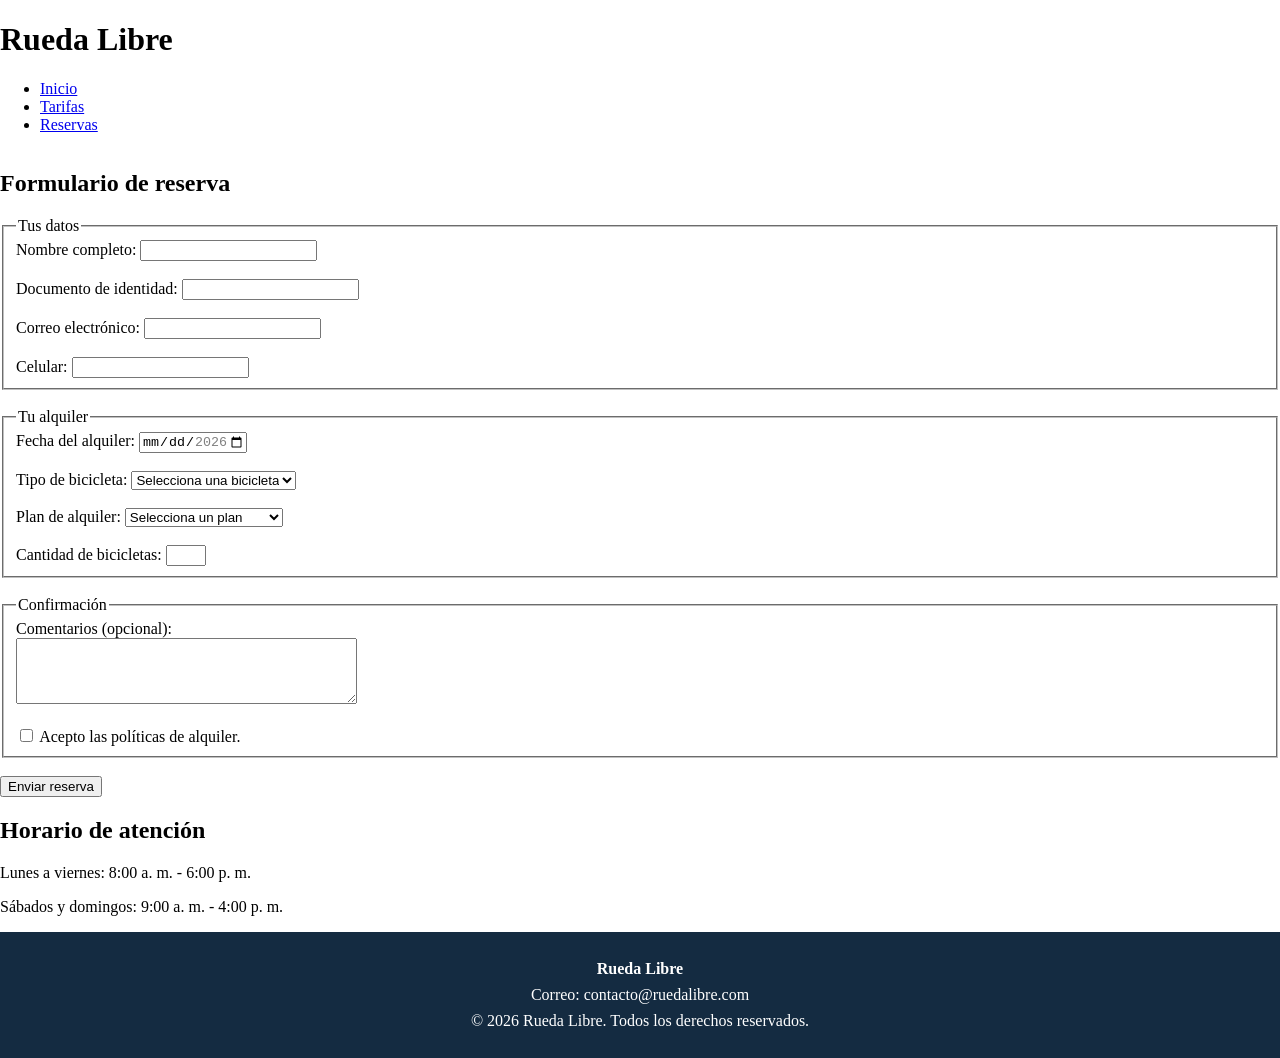
==== Paginas/reservas.html @ f24c46e5 "Mejorar estilos y accesibilidad del sitio" ====
<!DOCTYPE html>
<html lang="es">
<head>
    <meta charset="UTF-8">
    <meta name="viewport" content="width=device-width, initial-scale=1.0">
    <title>Reservas | Rueda Libre</title>

  
    <link rel="stylesheet" href="../CSS/styles.css">
</head>
<body>

   <header>
    <h1>Rueda Libre</h1>

    <nav aria-label="Navegación principal">
        <ul>
            <li><a href="../index.html">Inicio</a></li>
            <li><a href="tarifas.html">Tarifas</a></li>
            <li><a href="reservas.html">Reservas</a></li>
        </ul>
    </nav>
</header>

    <main>
        <section>
             <h1>Formulario de reserva</h1>

                        <form action="#" method="post">

                <fieldset>
                    <legend>Tus datos</legend>

                    <label for="nombre">Nombre completo:</label>
                    <input
                        type="text"
                        id="nombre"
                        name="nombre"
                        minlength="3"
                        required
                    >

                    <br><br>

                    <label for="documento">Documento de identidad:</label>
                    <input
                        type="text"
                        id="documento"
                        name="documento"
                        inputmode="numeric"
                        pattern="[0-9]{6,10}"
                        title="Ingresa únicamente números, entre 6 y 10 dígitos."
                        required
                    >

                    <br><br>

                    <label for="correo">Correo electrónico:</label>
                    <input
                        type="email"
                        id="correo"
                        name="correo"
                        required
                    >

                    <br><br>

                    <label for="celular">Celular:</label>
                    <input
                        type="tel"
                        id="celular"
                        name="celular"
                        inputmode="numeric"
                        pattern="3[0-9]{9}"
                        title="Ingresa un celular de 10 dígitos que comience por 3."
                        required
                    >
                </fieldset>

                <br>

                <fieldset>
                    <legend>Tu alquiler</legend>

                    <label for="fecha">Fecha del alquiler:</label>
                    <input
                        type="date"
                        id="fecha"
                        name="fecha"
                        min="2026-11-01"
                        max="2026-12-31"
                        required
                    >

                    <br><br>

                    <label for="bicicleta">Tipo de bicicleta:</label>
                    <select id="bicicleta" name="bicicleta" required>
                        <option value="">Selecciona una bicicleta</option>
                        <option value="urbana">Bicicleta urbana</option>
                        <option value="montana">Bicicleta de montaña</option>
                        <option value="electrica">Bicicleta eléctrica</option>
                    </select>

                    <br><br>

                    <label for="plan">Plan de alquiler:</label>
                    <select id="plan" name="plan" required>
                        <option value="">Selecciona un plan</option>
                        <option value="1_hora">1 hora</option>
                        <option value="medio_dia">Medio día (4 horas)</option>
                        <option value="dia_completo">Día completo (8 horas)</option>
                    </select>

                    <br><br>

                    <label for="cantidad">Cantidad de bicicletas:</label>
                    <input
                        type="number"
                        id="cantidad"
                        name="cantidad"
                        min="1"
                        max="6"
                        step="1"
                        required
                    >
                </fieldset>

                <br>

                <fieldset>
                    <legend>Confirmación</legend>

                    <label for="comentarios">Comentarios (opcional):</label>
                    <br>
                    <textarea
                        id="comentarios"
                        name="comentarios"
                        rows="4"
                        cols="40"
                        maxlength="300"
                    ></textarea>

                    <br><br>

                    <input
                        type="checkbox"
                        id="politicas"
                        name="politicas"
                        value="aceptadas"
                        required
                    >
                    <label for="politicas">
                        Acepto las políticas de alquiler.
                    </label>
                </fieldset>

                <br>

                <button type="submit">Enviar reserva</button>

            </form>
    </section>

        <aside>
            <h2>Horario de atención</h2>
            <p>Lunes a viernes: 8:00 a. m. - 6:00 p. m.</p>
            <p>Sábados y domingos: 9:00 a. m. - 4:00 p. m.</p>
        </aside>
    </main>

    <footer>
        <p><strong>Rueda Libre</strong></p>
        <p>Correo: contacto@ruedalibre.com</p>
        <p>&copy; 2026 Rueda Libre. Todos los derechos reservados.</p>
    </footer>

</body>
</html>
---- CSS/styles.css ----
/* Configuración general de la página */
html, body {
    margin: 0;
    padding: 0;
    min-height: 100%;
}

/* Organiza la página verticalmente */
body {
    min-height: 100vh;
    display: flex;
    flex-direction: column;
}

/* El contenido principal ocupa el espacio disponible */
main {
    flex: 1;
}

/* Pie de página */
footer {
    background-color: #142b41;
    color: white;
    text-align: center;
    padding: 20px;
    margin-top: auto;
}

footer p {
    margin: 8px 0;
}



/* Tablas de tarifas y recorridos */
table {
    width: 100%;
    border-collapse: collapse;
    margin: 20px 0;
    border: 2px solid #14213D;
    background-color: #FAF6EF;
}

/* Encabezados de las tablas */
table thead {
    background-color: #14213D;
    color: #FFFFFF;
}

table th {
    border: 1px solid #14213D;
    padding: 12px;
    text-align: left;
}

/* Celdas de las tablas */
table td {
    border: 1px solid #B8BEC5;
    padding: 12px;
    color: #14213D;
}

/* Alternar el fondo de las filas */
table tbody tr:nth-child(even) {
    background-color: #EAE5DC;
}

/* Resaltar las filas al pasar el cursor */
table tbody tr:hover {
    background-color: #E0E9E3;
}
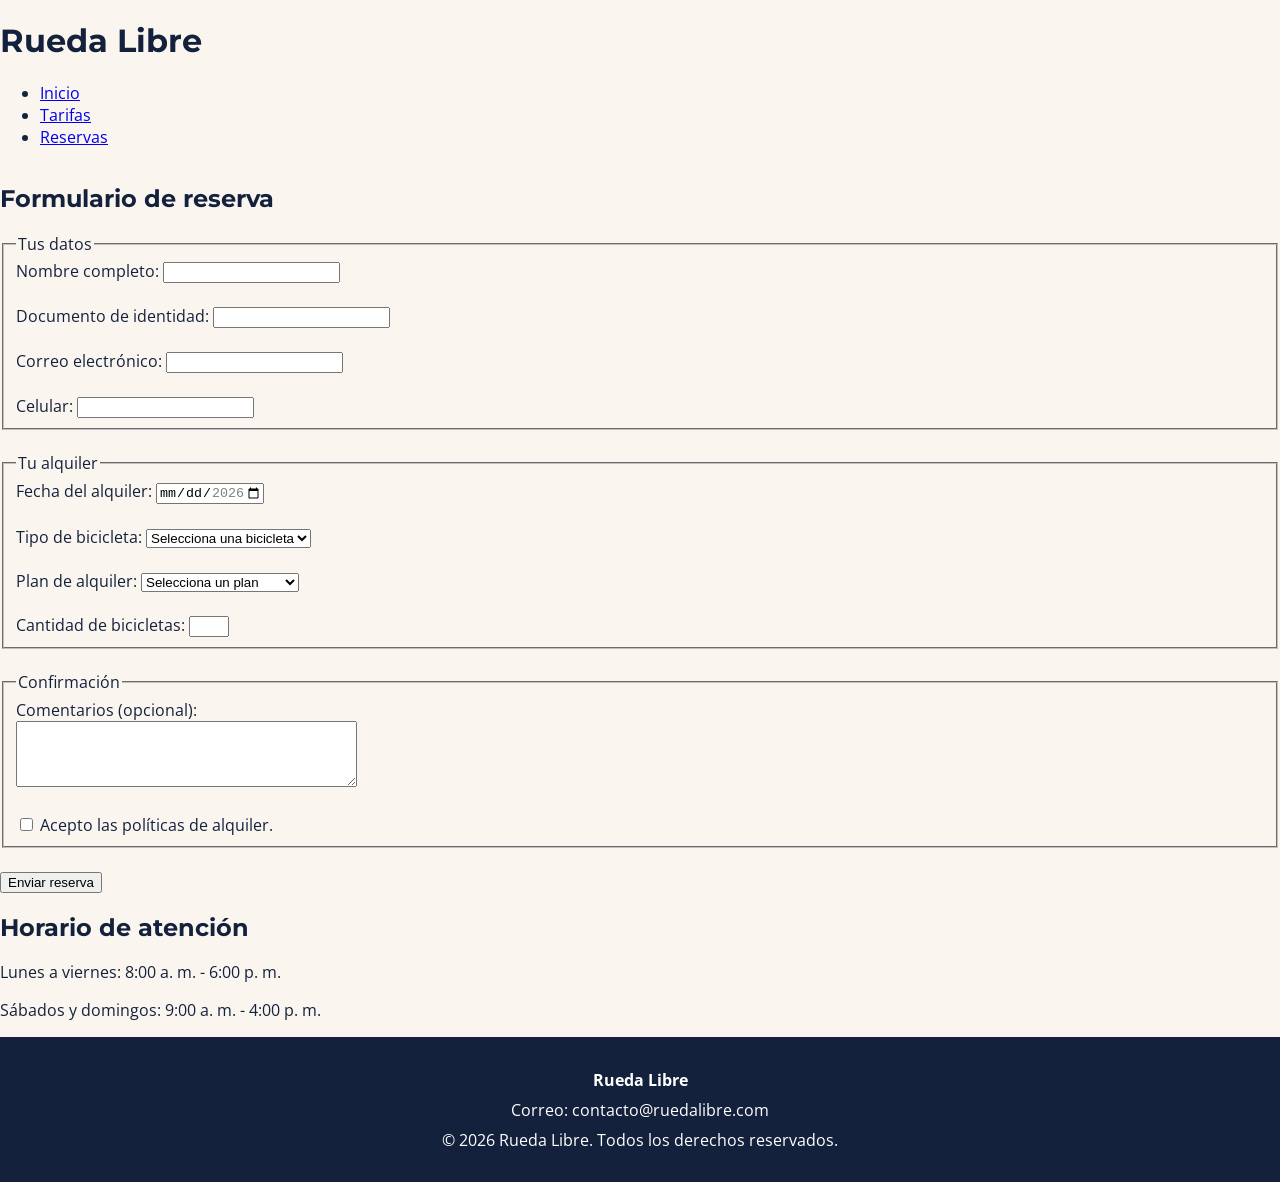
==== commit b6611edc: "Aplica identidad visual a Rueda Libre" ====
--- a/Paginas/reservas.html
+++ b/Paginas/reservas.html
@@ -5,6 +5,11 @@
     <meta name="viewport" content="width=device-width, initial-scale=1.0">
     <title>Reservas | Rueda Libre</title>
 
+    <link rel="preconnect" href="https://fonts.googleapis.com">
+    <link rel="preconnect" href="https://fonts.gstatic.com" crossorigin>
+
+    <link href="https://fonts.googleapis.com/css2?family=Montserrat:wght@700&family=Open+Sans:wght@400;600&display=swap" rel="stylesheet">
+    
   
     <link rel="stylesheet" href="../CSS/styles.css">
 </head>
--- a/CSS/styles.css
+++ b/CSS/styles.css
@@ -1,67 +1,105 @@
 
+/* Identidad visual de Rueda Libre */
+:root {
+    /* Colores de marca */
+    --verde-ruta: #1E7A4F;
+    --naranja-pedal: #F39A2B;
+    --azul-noche: #14213D;
+    --crema: #FAF6EF;
+    --gris-asfalto: #5B6470;
+
+    /* Tipografías */
+    --fuente-titulos: 'Montserrat', Arial, sans-serif;
+    --fuente-texto: 'Open Sans', Arial, sans-serif;
+
+    /* Espaciados */
+    --espacio-xs: 0.5rem;
+    --espacio-sm: 1rem;
+    --espacio-md: 1.5rem;
+    --espacio-lg: 2rem;
+    --espacio-xl: 3rem;
+}
 
 
 
 /* Configuración general de la página */
-html, body {
+/* Configuración general de la página */
+html,
+body {
     margin: 0;
     padding: 0;
     min-height: 100%;
 }
 
-/* Organiza la página verticalmente */
 body {
     min-height: 100vh;
     display: flex;
     flex-direction: column;
+
+    /* Identidad visual */
+    font-family: var(--fuente-texto);
+    color: var(--azul-noche);
+    background-color: var(--crema);
+}
+
+/* Tipografía para todos los encabezados */
+h1,
+h2,
+h3,
+h4,
+h5,
+h6 {
+    font-family: var(--fuente-titulos);
+    font-weight: 700;
 }
 
 /* El contenido principal ocupa el espacio disponible */
 main {
     flex: 1;
 }
-
+/* Pie de página */
 /* Pie de página */
 footer {
-    background-color: #142b41;
-    color: white;
+    background-color: var(--azul-noche);
+    color: #FFFFFF;
     text-align: center;
-    padding: 20px;
+    padding: var(--espacio-md);
     margin-top: auto;
 }
 
 footer p {
-    margin: 8px 0;
+    margin: var(--espacio-xs) 0;
 }
 
 
 
 /* Tablas de tarifas y recorridos */
+/* Tablas de tarifas y recorridos */
 table {
     width: 100%;
     border-collapse: collapse;
-    margin: 20px 0;
-    border: 2px solid #14213D;
-    background-color: #FAF6EF;
+    margin: var(--espacio-md) 0;
+    border: 2px solid var(--azul-noche);
+    background-color: var(--crema);
 }
 
 /* Encabezados de las tablas */
 table thead {
-    background-color: #14213D;
+    background-color: var(--azul-noche);
     color: #FFFFFF;
 }
 
 table th {
-    border: 1px solid #14213D;
-    padding: 12px;
+    border: 1px solid var(--azul-noche);
+    padding: var(--espacio-sm);
     text-align: left;
 }
 
 /* Celdas de las tablas */
 table td {
     border: 1px solid #B8BEC5;
-    padding: 12px;
-    color: #14213D;
+    padding: var(--espacio-sm);
+    color: var(--azul-noche);
 }
 
 /* Alternar el fondo de las filas */
@@ -72,4 +110,4 @@
 /* Resaltar las filas al pasar el cursor */
 table tbody tr:hover {
     background-color: #E0E9E3;
-}
+}
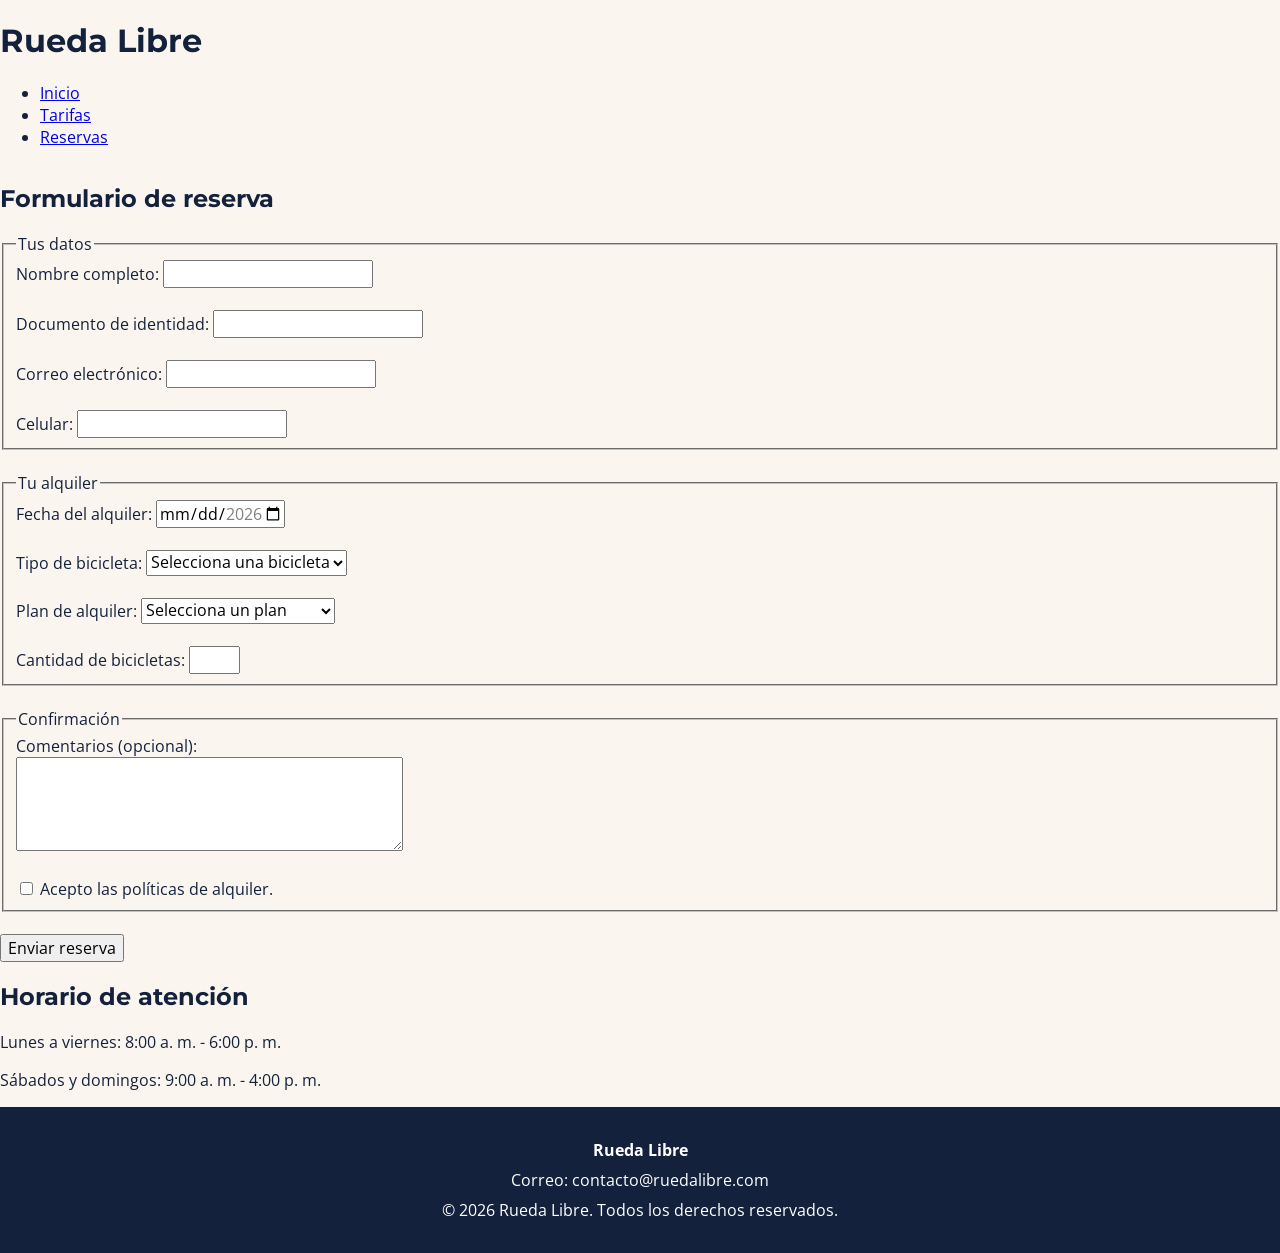
==== commit a4dbcc93: "Mejora navegacion y accesibilidad al sitio" ====
--- a/Paginas/reservas.html
+++ b/Paginas/reservas.html
@@ -18,11 +18,11 @@
    <header>
     <h1>Rueda Libre</h1>
 
-    <nav aria-label="Navegación principal">
-        <ul>
+   <nav aria-label="Navegación principal">
+        <ul id="menu">
             <li><a href="../index.html">Inicio</a></li>
             <li><a href="tarifas.html">Tarifas</a></li>
-            <li><a href="reservas.html">Reservas</a></li>
+            <li><a href="reservas.html" class="activo" aria-current="page">Reservas</a></li>
         </ul>
     </nav>
 </header>
--- a/CSS/styles.css
+++ b/CSS/styles.css
@@ -22,7 +22,7 @@
 
 
 
-/* Configuración general de la página */
+
 /* Configuración general de la página */
 html,
 body {
@@ -57,7 +57,7 @@
 main {
     flex: 1;
 }
-/* Pie de página */
+
 /* Pie de página */
 footer {
     background-color: var(--azul-noche);
@@ -73,7 +73,7 @@
 
 
 
-/* Tablas de tarifas y recorridos */
+
 /* Tablas de tarifas y recorridos */
 table {
     width: 100%;
@@ -110,4 +110,29 @@
 /* Resaltar las filas al pasar el cursor */
 table tbody tr:hover {
     background-color: #E0E9E3;
+}
+
+/* Campos del formulario */
+input,
+select,
+textarea,
+button {
+    font: inherit;
+}
+
+/* Foco visible en campos y controles */
+input:focus-visible,
+select:focus-visible,
+textarea:focus-visible,
+button:focus-visible {
+    outline: 3px solid var(--verde-ruta);
+    outline-offset: 3px;
+    border-color: var(--azul-noche);
+}
+
+/* Foco de las casillas de verificación */
+input[type="checkbox"]:focus-visible,
+input[type="radio"]:focus-visible {
+    outline: 3px solid var(--verde-ruta);
+    outline-offset: 3px;
 }
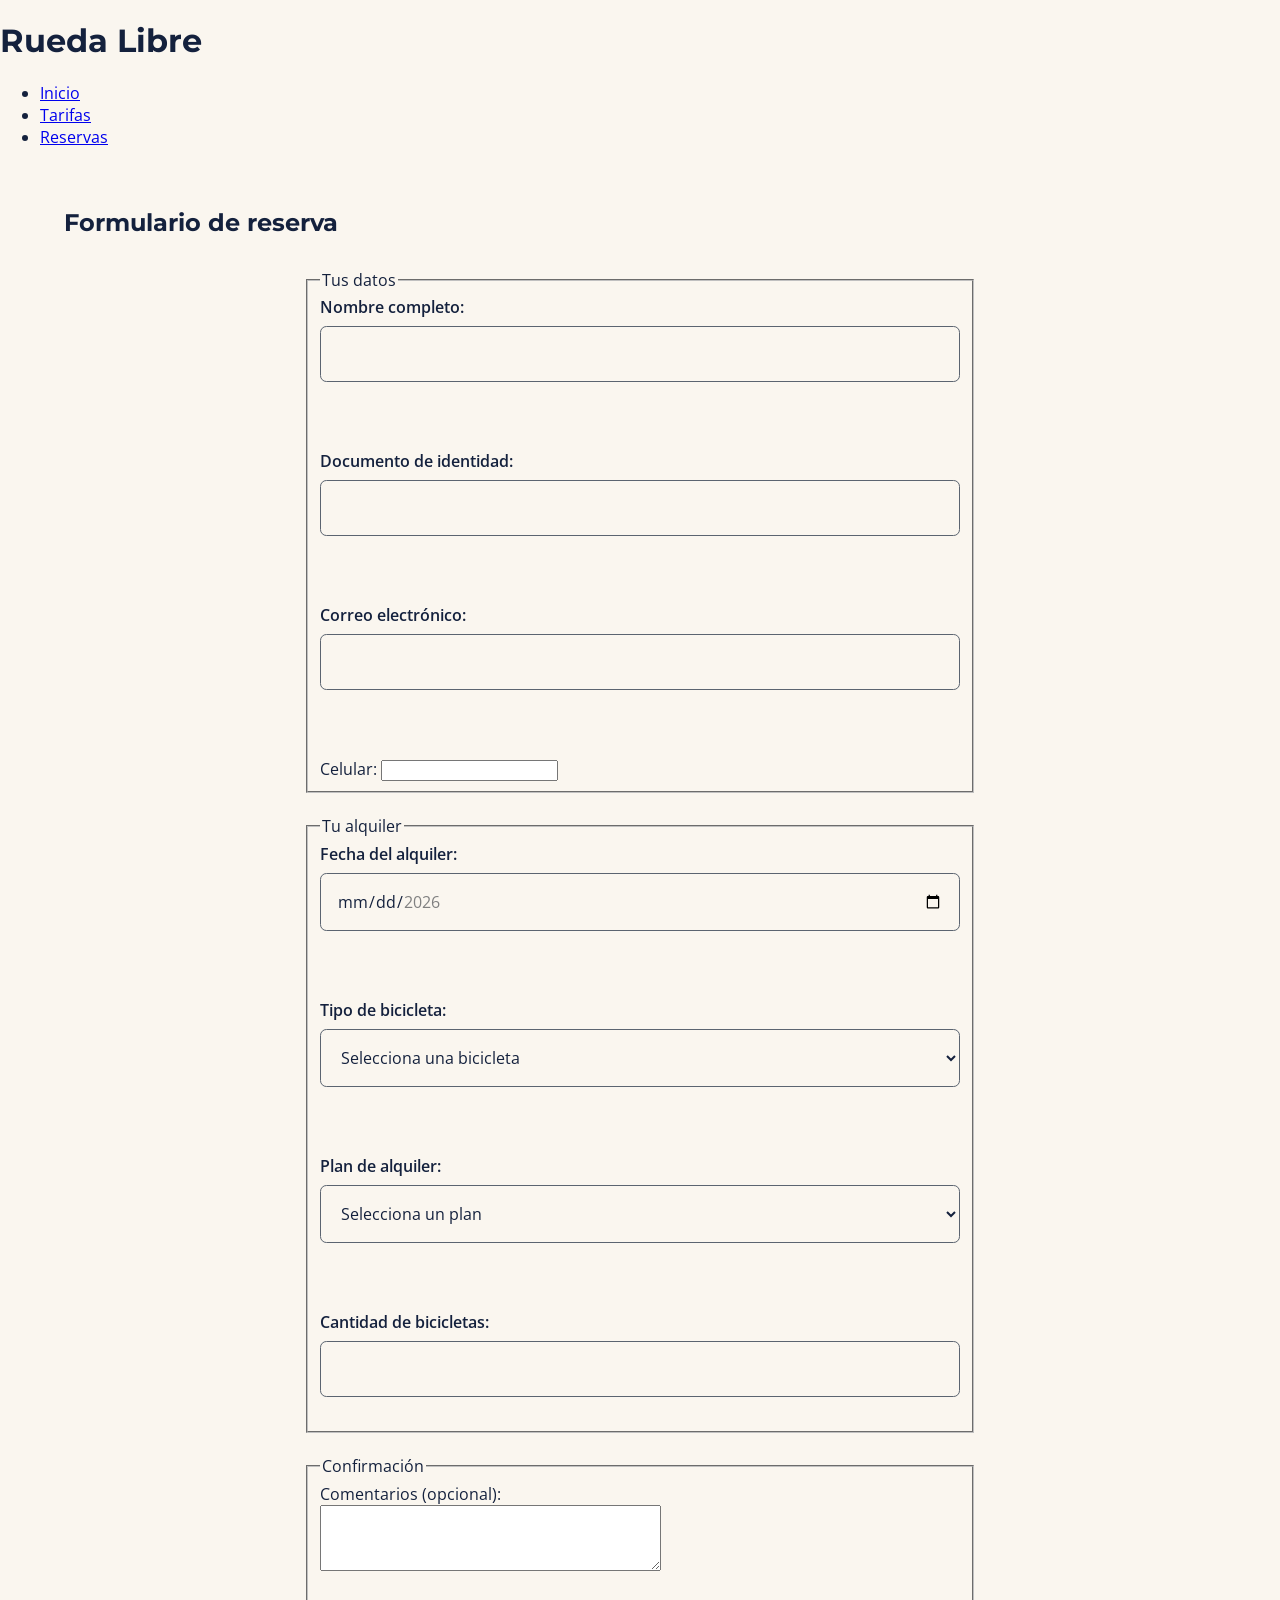
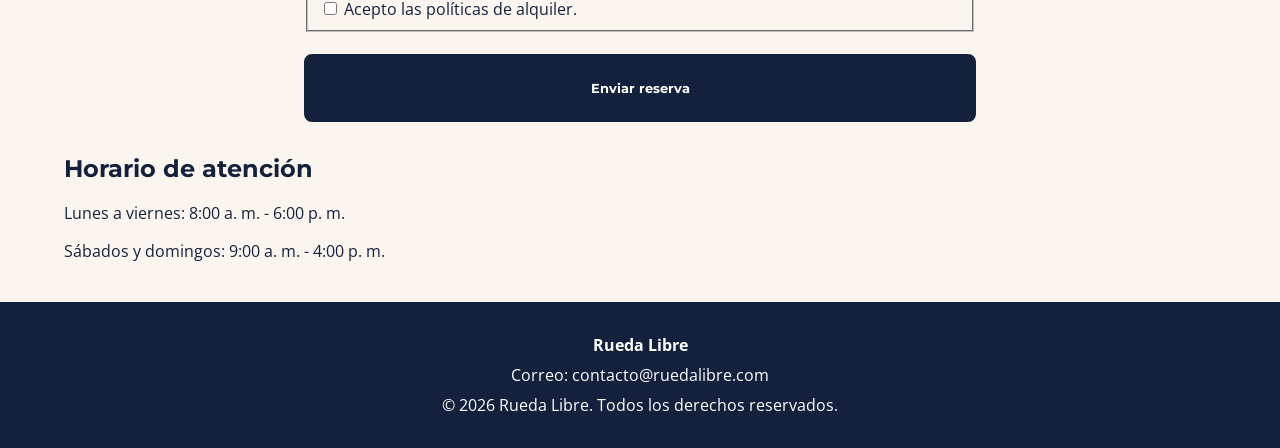
==== commit ffb3754f: "Mejora distribucion y modelo de caja" ====
--- a/Paginas/reservas.html
+++ b/Paginas/reservas.html
@@ -36,6 +36,7 @@
                 <fieldset>
                     <legend>Tus datos</legend>
 
+                <div class="grupo-formulario">
                     <label for="nombre">Nombre completo:</label>
                     <input
                         type="text"
@@ -44,29 +45,34 @@
                         minlength="3"
                         required
                     >
+                </div>
 
                     <br><br>
 
-                    <label for="documento">Documento de identidad:</label>
-                    <input
-                        type="text"
-                        id="documento"
-                        name="documento"
-                        inputmode="numeric"
-                        pattern="[0-9]{6,10}"
-                        title="Ingresa únicamente números, entre 6 y 10 dígitos."
-                        required
-                    >
+                    <div class="grupo-formulario">
+                        <label for="documento">Documento de identidad:</label>
+                        <input
+                            type="text"
+                            id="documento"
+                            name="documento"
+                            inputmode="numeric"
+                            pattern="[0-9]{6,10}"
+                            title="Ingresa únicamente números, entre 6 y 10 dígitos."
+                            required
+                        >
+                    </div>
 
                     <br><br>
 
-                    <label for="correo">Correo electrónico:</label>
-                    <input
-                        type="email"
-                        id="correo"
-                        name="correo"
-                        required
-                    >
+                    <div class="grupo-formulario">
+                        <label for="correo">Correo electrónico:</label>
+                        <input
+                            type="email"
+                            id="correo"
+                            name="correo"
+                            required
+                        >
+                    </div>
 
                     <br><br>
 
@@ -87,47 +93,54 @@
                 <fieldset>
                     <legend>Tu alquiler</legend>
 
-                    <label for="fecha">Fecha del alquiler:</label>
-                    <input
-                        type="date"
-                        id="fecha"
-                        name="fecha"
-                        min="2026-11-01"
-                        max="2026-12-31"
-                        required
-                    >
+                    <div class="grupo-formulario">
+                        <label for="fecha">Fecha del alquiler:</label>
+                        <input
+                            type="date"
+                            id="fecha"
+                            name="fecha"
+                            min="2026-11-01"
+                            max="2026-12-31"
+                            required
+                        >
+                    </div>
 
                     <br><br>
 
-                    <label for="bicicleta">Tipo de bicicleta:</label>
-                    <select id="bicicleta" name="bicicleta" required>
-                        <option value="">Selecciona una bicicleta</option>
-                        <option value="urbana">Bicicleta urbana</option>
-                        <option value="montana">Bicicleta de montaña</option>
-                        <option value="electrica">Bicicleta eléctrica</option>
-                    </select>
+                    <div class="grupo-formulario">
+                        <label for="bicicleta">Tipo de bicicleta:</label>
+                        <select id="bicicleta" name="bicicleta" required>
+                            <option value="">Selecciona una bicicleta</option>
+                            <option value="urbana">Bicicleta urbana</option>
+                            <option value="montana">Bicicleta de montaña</option>
+                            <option value="electrica">Bicicleta eléctrica</option>
+                        </select>
+                    </div>
 
                     <br><br>
 
-                    <label for="plan">Plan de alquiler:</label>
-                    <select id="plan" name="plan" required>
-                        <option value="">Selecciona un plan</option>
-                        <option value="1_hora">1 hora</option>
-                        <option value="medio_dia">Medio día (4 horas)</option>
-                        <option value="dia_completo">Día completo (8 horas)</option>
-                    </select>
+                    <div class="grupo-formulario">
+                        <label for="plan">Plan de alquiler:</label>
+                        <select id="plan" name="plan" required>
+                            <option value="">Selecciona un plan</option>
+                            <option value="1_hora">1 hora</option>
+                            <option value="medio_dia">Medio día (4 horas)</option>
+                            <option value="dia_completo">Día completo (8 horas)</option>
+                        </select>
+                    </div>
 
                     <br><br>
 
-                    <label for="cantidad">Cantidad de bicicletas:</label>
-                    <input
-                        type="number"
-                        id="cantidad"
-                        name="cantidad"
-                        min="1"
-                        max="6"
-                        step="1"
-                        required
+                    <div class="grupo-formulario">
+                        <label for="cantidad">Cantidad de bicicletas:</label>
+                        <input
+                            type="number"
+                            id="cantidad"
+                            name="cantidad"
+                            min="1"
+                            max="6"
+                            step="1"
+                            required
                     >
                 </fieldset>
 
--- a/CSS/styles.css
+++ b/CSS/styles.css
@@ -21,6 +21,11 @@
 }
 
 
+*,
+*::before,
+*::after {
+    box-sizing: border-box;
+}
 
 
 /* Configuración general de la página */
@@ -31,6 +36,8 @@
     min-height: 100%;
 }
 
+
+
 body {
     min-height: 100vh;
     display: flex;
@@ -41,6 +48,15 @@
     color: var(--azul-noche);
     background-color: var(--crema);
 }
+
+/* El ancho incluye el contenido, el relleno y los bordes */
+*,
+*::before,
+*::after {
+    box-sizing: border-box;
+}
+
+
 
 /* Tipografía para todos los encabezados */
 h1,
@@ -53,9 +69,55 @@
     font-weight: 700;
 }
 
+/* Portada de inicio */
+.portada {
+    min-height: 25vh;
+    display: flex;
+    flex-direction: column;
+    justify-content: center;
+    align-items: center;
+    text-align: center;
+    padding: var(--espacio-lg);
+    background-color: var(--azul-noche);
+    color: #FFFFFF;
+    border-radius: 0.75rem;
+    margin-bottom: var(--espacio-xl);
+}
+
+/* Contenedor de las tarjetas */
+.contenedor-tarjetas {
+    display: flex;
+    flex-wrap: wrap;
+    gap: var(--espacio-md);
+}
+
+/* Tarjeta individual */
+.tarjeta {
+    flex: 1 1 16rem;
+    min-width: 0;
+    padding: var(--espacio-md);
+    border: 1px solid var(--gris-asfalto);
+    border-radius: 0.75rem;
+    background-color: var(--crema);
+}
+
+/* Imagen de la tarjeta */
+.tarjeta img {
+    display: block;
+    width: 100%;
+    height: auto;
+    border-radius: 0.5rem;
+    margin-bottom: var(--espacio-sm);
+}
+
 /* El contenido principal ocupa el espacio disponible */
 main {
     flex: 1;
+     width: 100%;
+    max-width: 75rem;
+    margin-inline: auto;
+    padding: var(--espacio-md);
+
 }
 
 /* Pie de página */
@@ -70,7 +132,6 @@
 footer p {
     margin: var(--espacio-xs) 0;
 }
-
 
 
 
@@ -95,44 +156,110 @@
     text-align: left;
 }
 
-/* Celdas de las tablas */
+/* Celdas */
 table td {
-    border: 1px solid #B8BEC5;
+    border: 1px solid var(--gris-asfalto);
     padding: var(--espacio-sm);
     color: var(--azul-noche);
 }
 
-/* Alternar el fondo de las filas */
+/* Filas alternas */
 table tbody tr:nth-child(even) {
     background-color: #EAE5DC;
 }
 
-/* Resaltar las filas al pasar el cursor */
+/* Resaltado al pasar el cursor */
 table tbody tr:hover {
     background-color: #E0E9E3;
 }
 
-/* Campos del formulario */
-input,
-select,
-textarea,
-button {
+/* Formulario de reservas */
+form {
+    width: 100%;
+    max-width: 42rem;
+    margin: var(--espacio-lg) auto;
+}
+
+/* Agrupación de campos */
+.grupo-formulario {
+    display: flex;
+    flex-direction: column;
+    gap: var(--espacio-xs);
+    margin-bottom: var(--espacio-md);
+}
+
+/* Etiquetas */
+.grupo-formulario label {
+    font-weight: 600;
+    color: var(--azul-noche);
+}
+
+/* Campos de entrada */
+.grupo-formulario input,
+.grupo-formulario select,
+.grupo-formulario textarea {
+    box-sizing: border-box;
+    width: 100%;
+    padding: var(--espacio-sm);
+    border: 1px solid var(--gris-asfalto);
+    border-radius: 0.4rem;
+    background-color: var(--crema);
+    color: var(--azul-noche);
     font: inherit;
 }
 
-/* Foco visible en campos y controles */
-input:focus-visible,
-select:focus-visible,
-textarea:focus-visible,
-button:focus-visible {
+/* Área de comentarios */
+.grupo-formulario textarea {
+    min-height: 8rem;
+    resize: vertical;
+}
+
+/* Agrupación de las políticas */
+.grupo-politicas {
+    display: flex;
+    align-items: center;
+    gap: var(--espacio-xs);
+    margin-bottom: var(--espacio-md);
+}
+
+.grupo-politicas input {
+    width: auto;
+}
+
+/* Foco visible en los campos */
+.grupo-formulario input:focus-visible,
+.grupo-formulario select:focus-visible,
+.grupo-formulario textarea:focus-visible,
+.grupo-politicas input:focus-visible {
     outline: 3px solid var(--verde-ruta);
     outline-offset: 3px;
-    border-color: var(--azul-noche);
-}
-
-/* Foco de las casillas de verificación */
-input[type="checkbox"]:focus-visible,
-input[type="radio"]:focus-visible {
+}
+
+/* Botón de envío */
+/* Botón de envío */
+form button[type="submit"] {
+    display: block;
+    width: 100%;
+    padding: var(--espacio-md);
+    border: 2px solid var(--azul-noche);
+    border-radius: 0.5rem;
+    background-color: var(--azul-noche);
+    color: #FFFFFF;
+    font-family: var(--fuente-titulos);
+    font-weight: 700;
+    cursor: pointer;
+    transition: background-color 0.2s ease, color 0.2s ease;
+}
+
+/* Efecto al pasar el cursor */
+form button[type="submit"]:hover {
+    background-color: var(--naranja-pedal);
+    border-color: var(--naranja-pedal);
+    color: var(--azul-noche);
+}
+
+/* Foco visible al navegar con el teclado */
+form button[type="submit"]:focus-visible {
     outline: 3px solid var(--verde-ruta);
-    outline-offset: 3px;
+    outline-offset: 4px;
 }
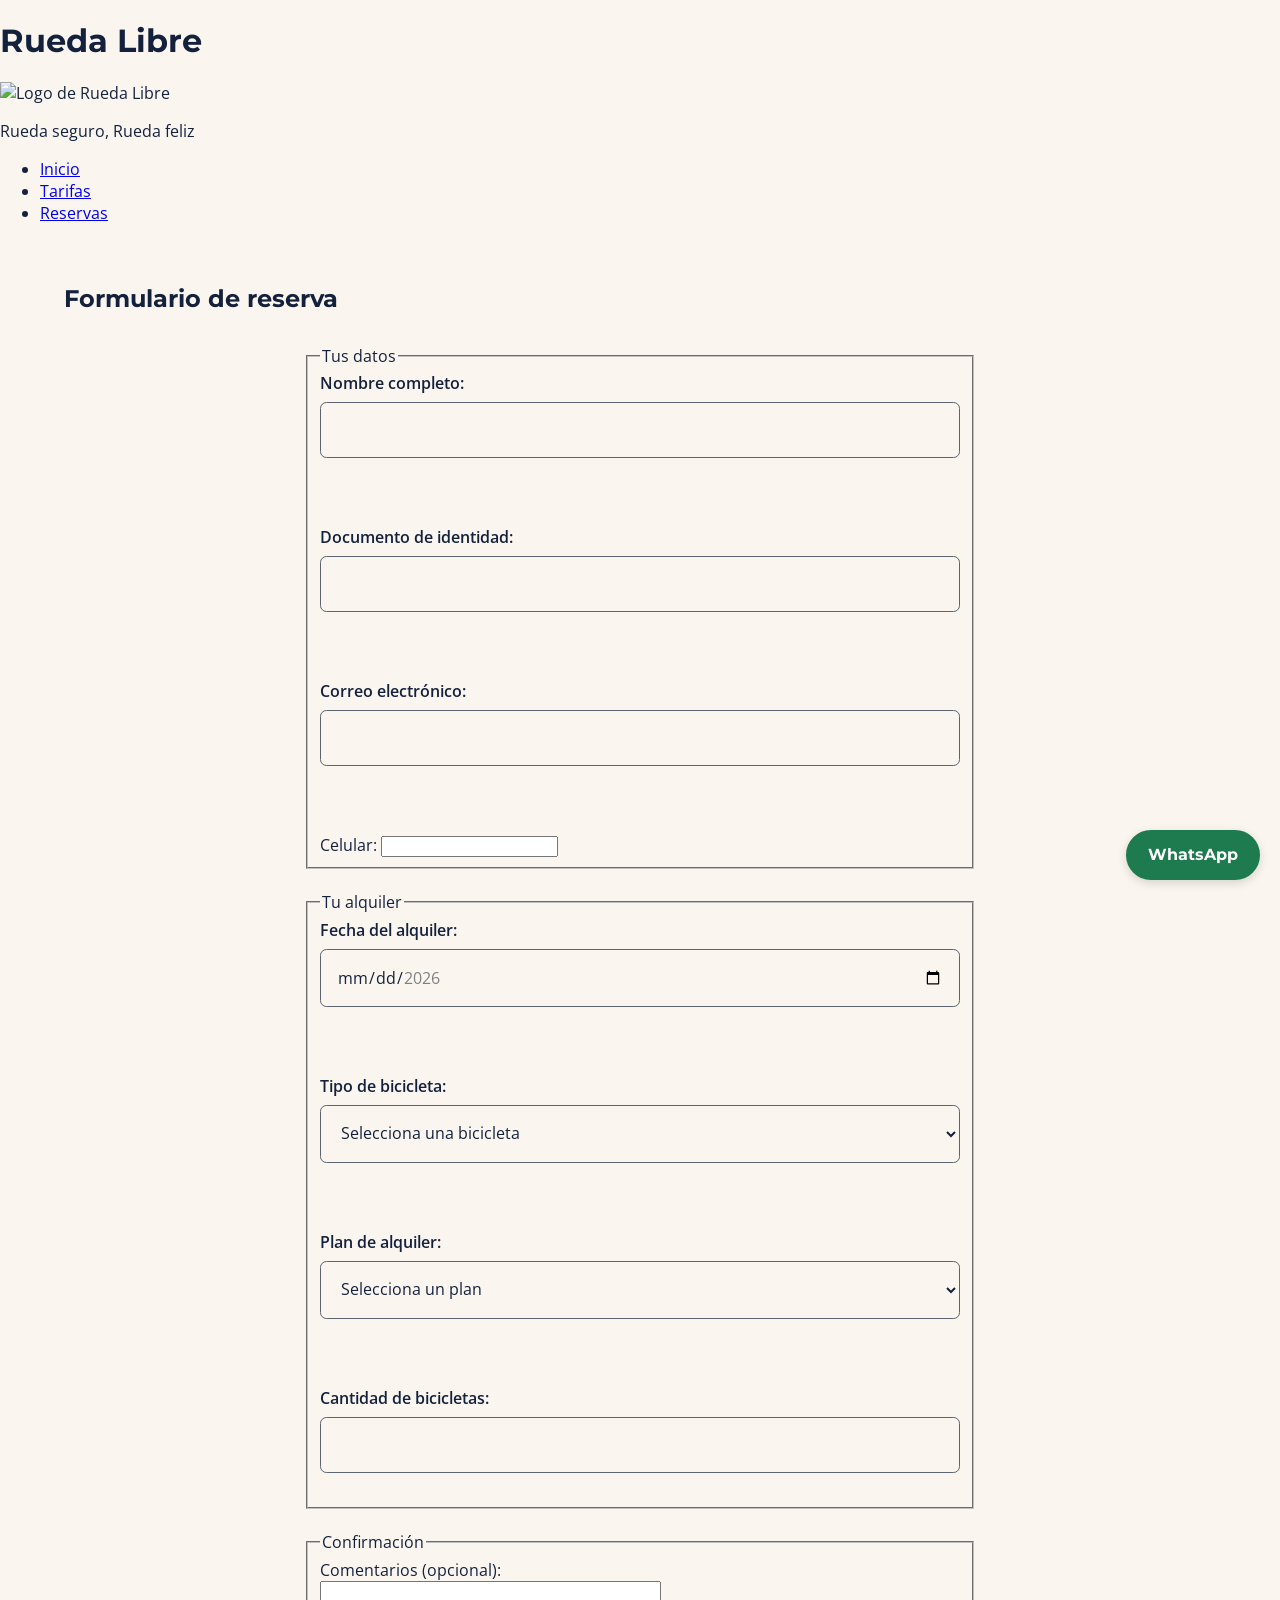
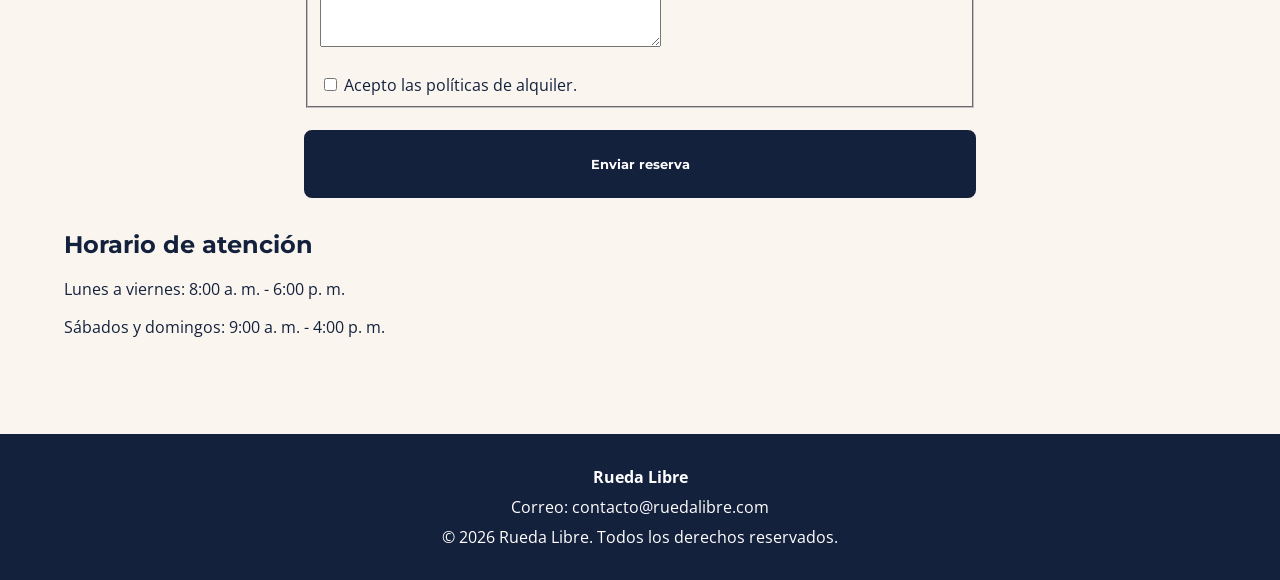
==== commit 48ad1aaf: "Lanzamiento v1.0 Rueda LibreL" ====
--- a/Paginas/reservas.html
+++ b/Paginas/reservas.html
@@ -16,7 +16,9 @@
 <body>
 
    <header>
-    <h1>Rueda Libre</h1>
+    <h1> Rueda Libre </h1>
+                <img src="../img/logo.jpg" alt="Logo de Rueda Libre" width="200">
+                <p> Rueda seguro, Rueda feliz</p>
 
    <nav aria-label="Navegación principal">
         <ul id="menu">
@@ -187,6 +189,16 @@
         </aside>
     </main>
 
+    <a
+    class="whatsapp-flotante"
+    href="https://wa.me/573000000000"
+    target="_blank"
+    rel="noopener noreferrer"
+    aria-label="Contactar a Rueda Libre por WhatsApp (abre en una nueva pestaña)"
+>
+    WhatsApp
+</a>
+
     <footer>
         <p><strong>Rueda Libre</strong></p>
         <p>Correo: contacto@ruedalibre.com</p>
--- a/CSS/styles.css
+++ b/CSS/styles.css
@@ -91,8 +91,10 @@
     gap: var(--espacio-md);
 }
 
-/* Tarjeta individual */
+/* Tarjetas de Servicios */
+
 .tarjeta {
+    position: relative;
     flex: 1 1 16rem;
     min-width: 0;
     padding: var(--espacio-md);
@@ -101,6 +103,20 @@
     background-color: var(--crema);
 }
 
+.etiqueta-nuevo {
+    position: absolute;
+    top: 0.75rem;
+    right: 0.75rem;
+    z-index: 1;
+    padding: 0.35rem 0.65rem;
+    background-color: var(--naranja-pedal);
+    color: var(--azul-noche);
+    font-family: var(--fuente-titulos);
+    font-size: 0.8rem;
+    font-weight: 700;
+    border-radius: 0.35rem;
+}
+
 /* Imagen de la tarjeta */
 .tarjeta img {
     display: block;
@@ -113,11 +129,11 @@
 /* El contenido principal ocupa el espacio disponible */
 main {
     flex: 1;
-     width: 100%;
+    width: 100%;
     max-width: 75rem;
     margin-inline: auto;
     padding: var(--espacio-md);
-
+    padding-bottom: 5rem;
 }
 
 /* Pie de página */
@@ -262,4 +278,42 @@
 form button[type="submit"]:focus-visible {
     outline: 3px solid var(--verde-ruta);
     outline-offset: 4px;
+}
+
+/* BOTÓN FLOTANTE DE WHATSAPP */
+   
+.whatsapp-flotante {
+    position: fixed;
+    right: 1.25rem;
+    bottom: 1.25rem;
+    z-index: 1000;
+
+    display: inline-block;
+    padding: 0.85rem 1.25rem;
+
+    background-color: var(--verde-ruta);
+    color: #FFFFFF;
+
+    font-family: var(--fuente-titulos);
+    font-weight: 700;
+    text-decoration: none;
+
+    border: 2px solid var(--verde-ruta);
+    border-radius: 999px;
+    box-shadow: 0 3px 10px rgb(0 0 0 / 15%);
+
+    transition:
+        background-color 0.2s ease,
+        color 0.2s ease;
+}
+
+.whatsapp-flotante:hover {
+    background-color: var(--naranja-pedal);
+    border-color: var(--naranja-pedal);
+    color: var(--azul-noche);
+}
+
+.whatsapp-flotante:focus-visible {
+    outline: 3px solid var(--azul-noche);
+    outline-offset: 4px;
 }
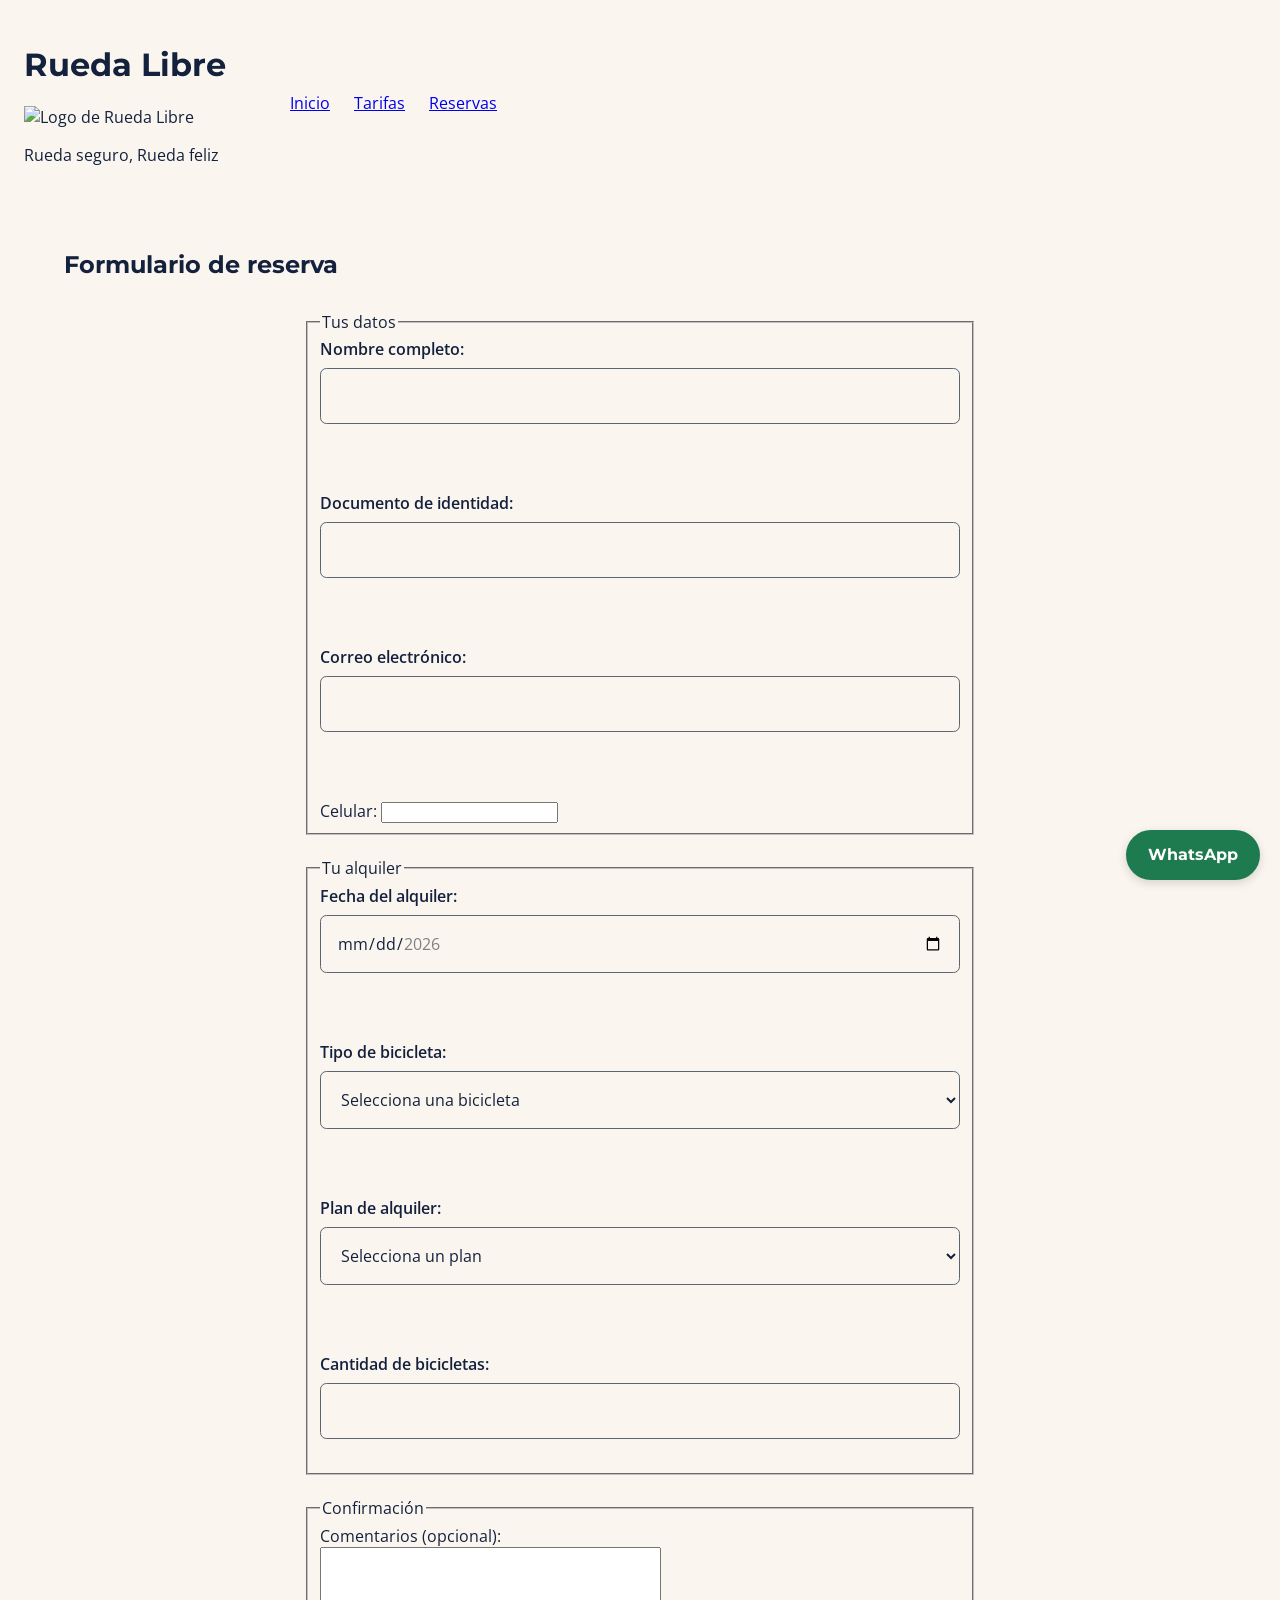
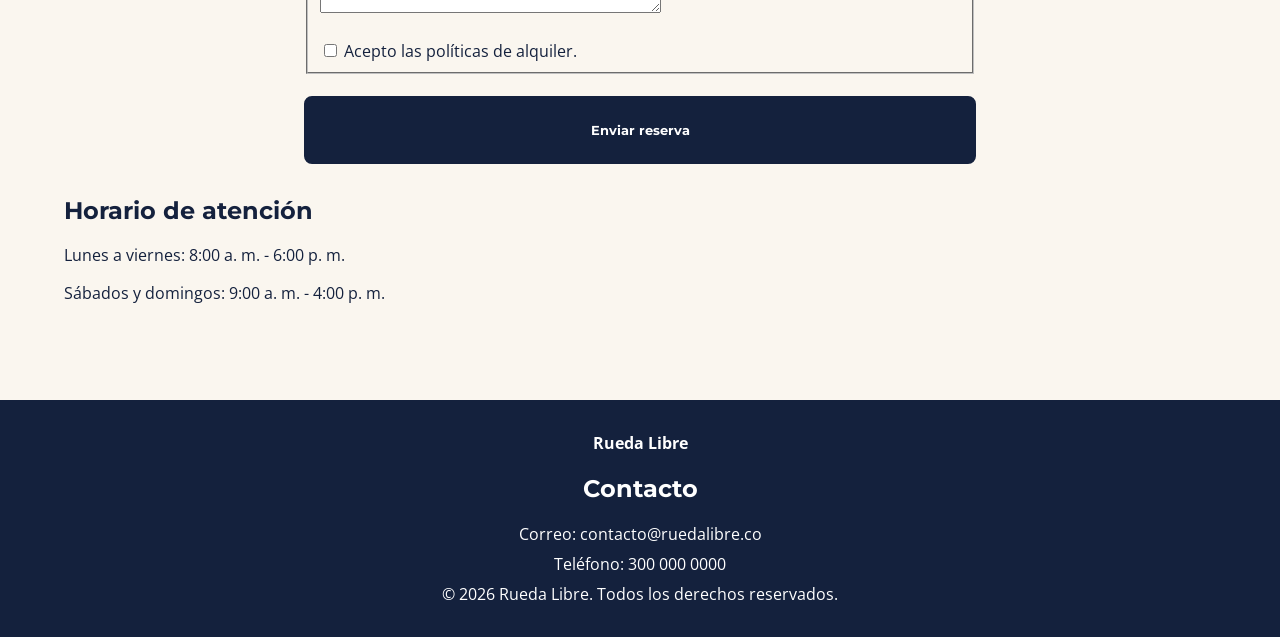
==== commit 8a7b7887: "Organizado encabezado y pie de pagina usando Flexbox" ====
--- a/Paginas/reservas.html
+++ b/Paginas/reservas.html
@@ -15,10 +15,12 @@
 </head>
 <body>
 
-   <header>
+   <header class="encabezado">
+        <div class="marca">
     <h1> Rueda Libre </h1>
                 <img src="../img/logo.jpg" alt="Logo de Rueda Libre" width="200">
                 <p> Rueda seguro, Rueda feliz</p>
+         </div>       
 
    <nav aria-label="Navegación principal">
         <ul id="menu">
@@ -199,11 +201,21 @@
     WhatsApp
 </a>
 
-    <footer>
-        <p><strong>Rueda Libre</strong></p>
-        <p>Correo: contacto@ruedalibre.com</p>
-        <p>&copy; 2026 Rueda Libre. Todos los derechos reservados.</p>
-    </footer>
+ <footer class="pie-pagina">
+    <section class="pie-marca">
+       <p><strong>Rueda Libre</strong></p>
+    </section>
+
+    <section class="pie-contacto">
+        <h2>Contacto</h2>
+        <p>Correo: contacto@ruedalibre.co</p>
+        <p>Teléfono: 300 000 0000</p>
+    </section>
+
+    <section class="pie-horario">
+       <p>&copy; 2026 Rueda Libre. Todos los derechos reservados.</p>
+    </section>
+</footer>
 
 </body>
 </html>
--- a/CSS/styles.css
+++ b/CSS/styles.css
@@ -84,6 +84,26 @@
     margin-bottom: var(--espacio-xl);
 }
 
+.encabezado {
+    display: flex;
+    justify-content: flex-start;
+    align-items: center;
+    flex-wrap: wrap;
+    gap: 4rem;
+    padding: var(--espacio-md);
+}
+
+#menu {
+    display: flex;
+    flex-wrap: wrap;
+    justify-content: center;
+    align-items: center;
+    gap: var(--espacio-md);
+    list-style: none;
+    margin: 0;
+    padding: 0;
+}
+
 /* Contenedor de las tarjetas */
 .contenedor-tarjetas {
     display: flex;
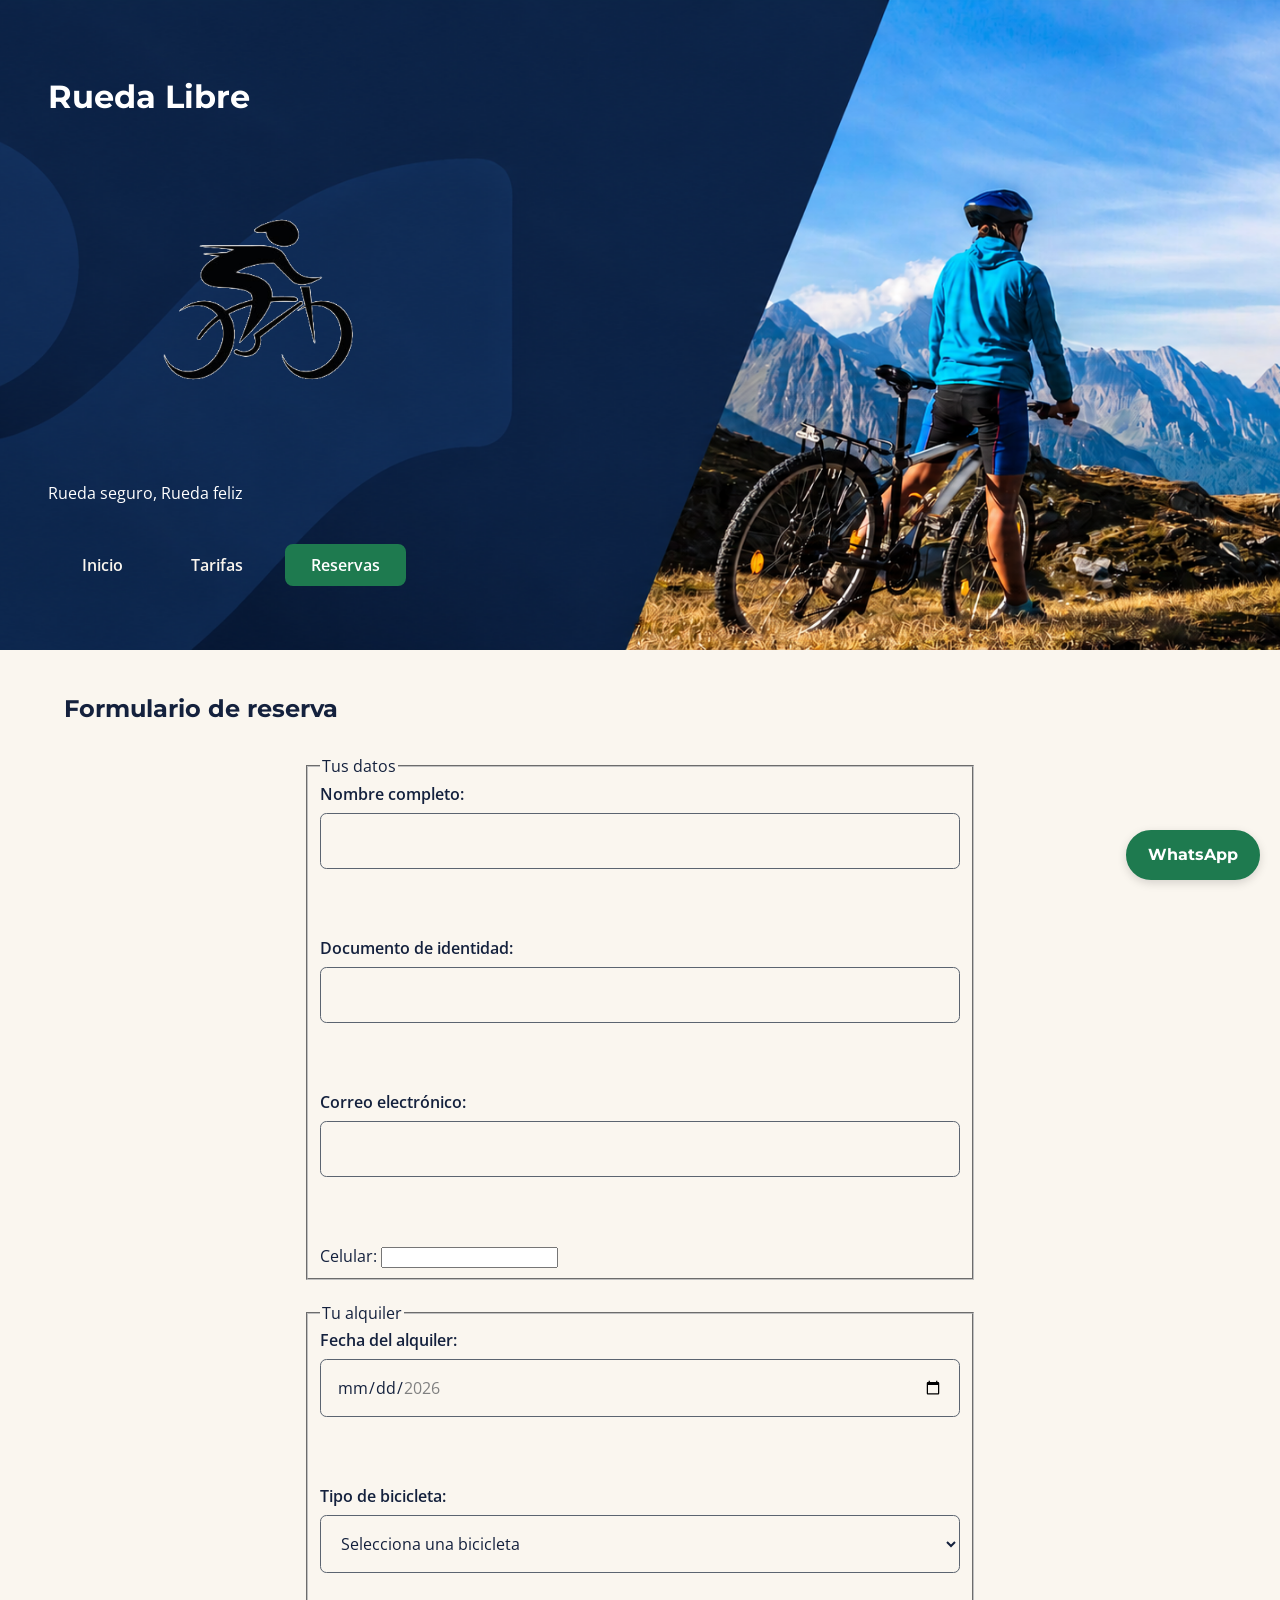
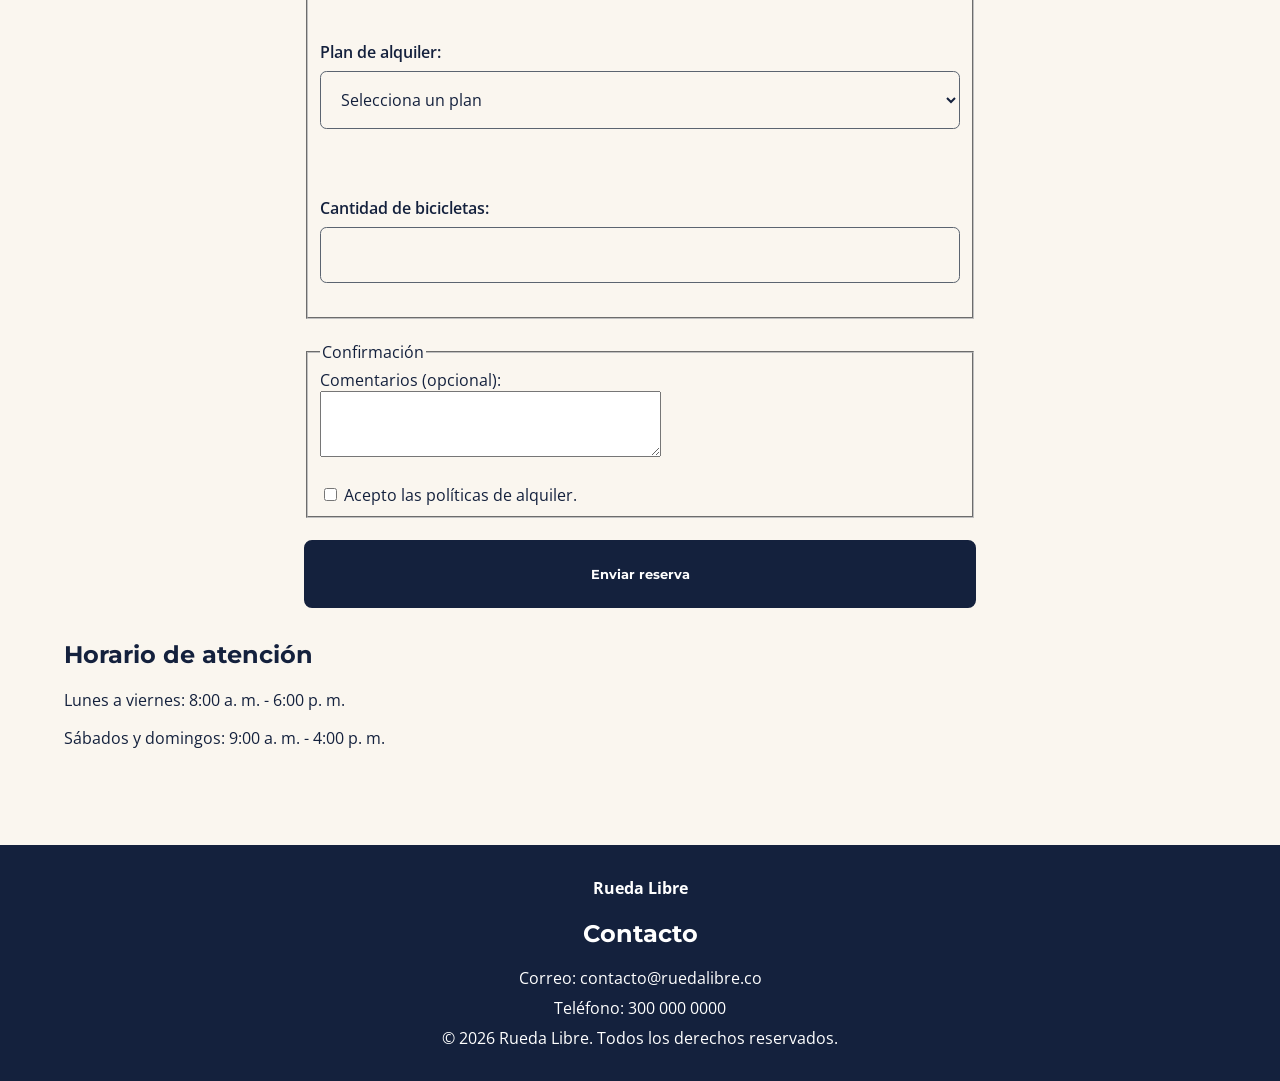
==== commit f3a1d6be: "Modifica encabezado" ====
--- a/Paginas/reservas.html
+++ b/Paginas/reservas.html
@@ -18,7 +18,7 @@
    <header class="encabezado">
         <div class="marca">
     <h1> Rueda Libre </h1>
-                <img src="../img/logo.jpg" alt="Logo de Rueda Libre" width="200">
+                <img src="../img/logo_ruedalibre_transparente.png" alt="Logo de Rueda Libre" width="200">
                 <p> Rueda seguro, Rueda feliz</p>
          </div>       
 
--- a/CSS/styles.css
+++ b/CSS/styles.css
@@ -84,24 +84,73 @@
     margin-bottom: var(--espacio-xl);
 }
 
+.portada a {
+    color: var(--verde-ruta);
+}
+
 .encabezado {
-    display: flex;
+    min-height: 650px;
+
+    background-image: url("../img/Portada-fondo.png");
+    background-size: cover;
+    background-position: center;
+
+    display: flex;
+    flex-direction: column;
+    align-items: flex-start;
+    justify-content: center;
+
+    color: white;
+    gap: var(--espacio-sm);
+    padding: var(--espacio-xl);
+}
+
+
+#menu {
+    display: flex;
+    flex-wrap: wrap;
     justify-content: flex-start;
     align-items: center;
-    flex-wrap: wrap;
-    gap: 4rem;
-    padding: var(--espacio-md);
-}
-
-#menu {
-    display: flex;
-    flex-wrap: wrap;
-    justify-content: center;
-    align-items: center;
-    gap: var(--espacio-md);
+    gap: var(--espacio-sm);
     list-style: none;
     margin: 0;
-    padding: 0;
+    padding: var(--espacio-xs);
+}
+
+#menu a {
+    display: inline-block;
+    padding: var(--espacio-xs) var(--espacio-md);
+    color: var(--crema);
+    font-family: var(--fuente-texto);
+    font-weight: 600;
+    text-decoration: none;
+    border: 2px solid transparent;
+    border-radius: 0.5rem;
+    transition: background-color 0.3s ease,
+                color 0.3s ease,
+                border-color 0.3s ease;
+}
+
+#menu a.activo {
+    background-color: var(--verde-ruta);
+    color: #FFFFFF;
+    border-color: var(--verde-ruta);
+}
+
+#menu a:hover {
+    background-color: var(--naranja-pedal);
+    color: var(--azul-noche);
+    border-color: var(--naranja-pedal);
+}
+
+#menu a:focus-visible {
+    outline: 3px solid var(--naranja-pedal);
+    outline-offset: 3px;
+}
+
+.marca img {
+    width: 420px;
+    height: auto;
 }
 
 /* Contenedor de las tarjetas */
@@ -109,6 +158,12 @@
     display: flex;
     flex-wrap: wrap;
     gap: var(--espacio-md);
+}
+
+.contenedor-flota {
+    display: grid;
+    grid-template-columns: repeat(auto-fit, minmax(200px, 1fr));
+    gap: 1.5rem;
 }
 
 /* Tarjetas de Servicios */
@@ -123,6 +178,60 @@
     background-color: var(--crema);
 }
 
+.cuadricula-flota {
+    display: grid;
+    grid-template-columns: repeat(auto-fit, minmax(210px, 1fr));
+    gap: var(--espacio-md);
+}
+
+.tarjeta-bicicleta {
+    display: flex;
+    flex-direction: column;
+    padding: var(--espacio-md);
+    border: 1px solid var(--gris-asfalto);
+    border-radius: 0.75rem;
+    background-color: var(--crema);
+}
+
+.tarjeta-bicicleta img {
+    width: 100%;
+    height: 180px;
+    object-fit: contain;
+    object-position: center;
+    background-color: #FFFFFF;
+    border-radius: 0.5rem;
+}
+
+.tarjeta-bicicleta h3 {
+    margin-bottom: var(--espacio-xs);
+}
+
+.tarjeta-bicicleta p {
+    margin-bottom: var(--espacio-sm);
+}
+
+.tarjeta-bicicleta .precio {
+    font-weight: 700;
+    color: var(--verde-ruta);
+}
+
+.tarjeta-bicicleta .enlace-reservar {
+    margin-top: auto;
+    display: inline-block;
+    padding: var(--espacio-xs) var(--espacio-sm);
+    background-color: var(--verde-ruta);
+    color: #FFFFFF;
+    text-align: center;
+    text-decoration: none;
+    font-weight: 700;
+    border-radius: 0.4rem;
+}
+
+.tarjeta-bicicleta .enlace-reservar:hover {
+    background-color: var(--naranja-pedal);
+    color: var(--azul-noche);
+}
+
 .etiqueta-nuevo {
     position: absolute;
     top: 0.75rem;
@@ -139,11 +248,12 @@
 
 /* Imagen de la tarjeta */
 .tarjeta img {
-    display: block;
-    width: 100%;
-    height: auto;
+    width: 100%;
+    height: 180px;
+    object-fit: contain;
+    object-position: center;
+    background-color: #FFFFFF;
     border-radius: 0.5rem;
-    margin-bottom: var(--espacio-sm);
 }
 
 /* El contenido principal ocupa el espacio disponible */
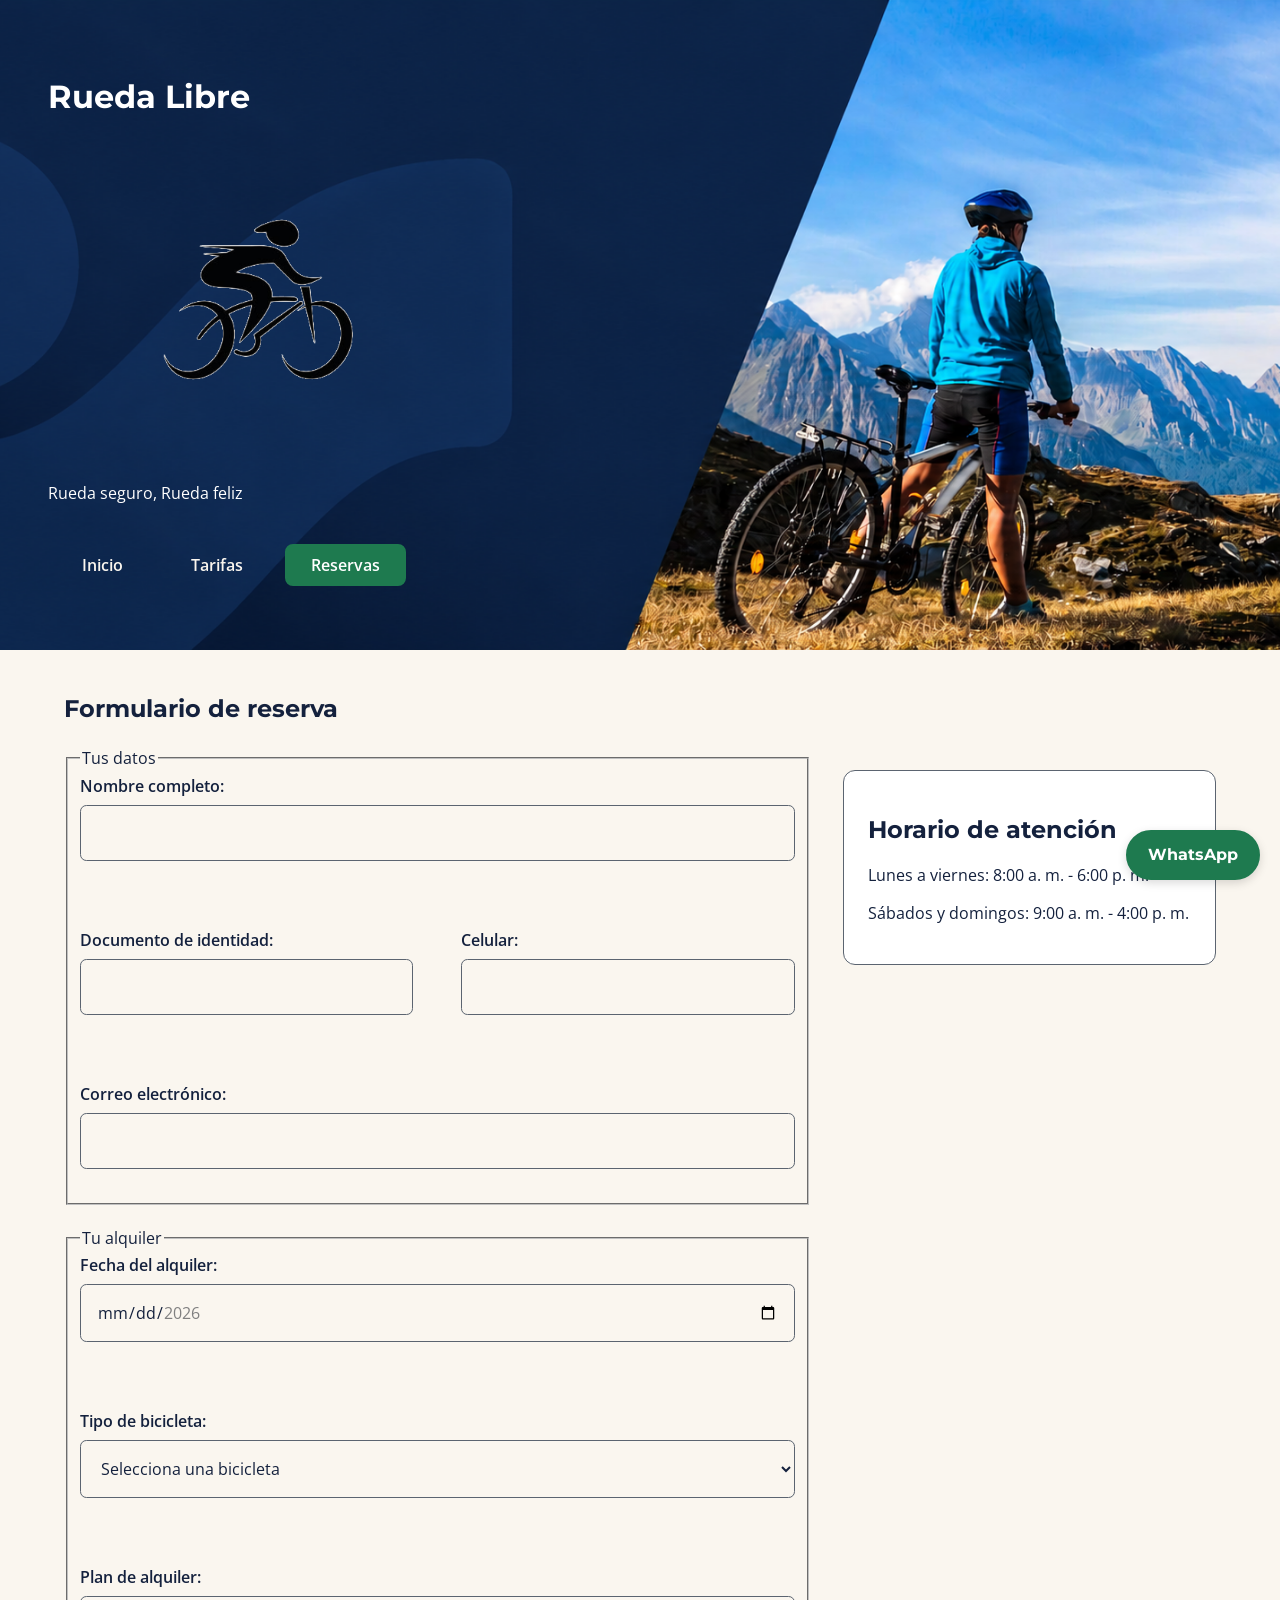
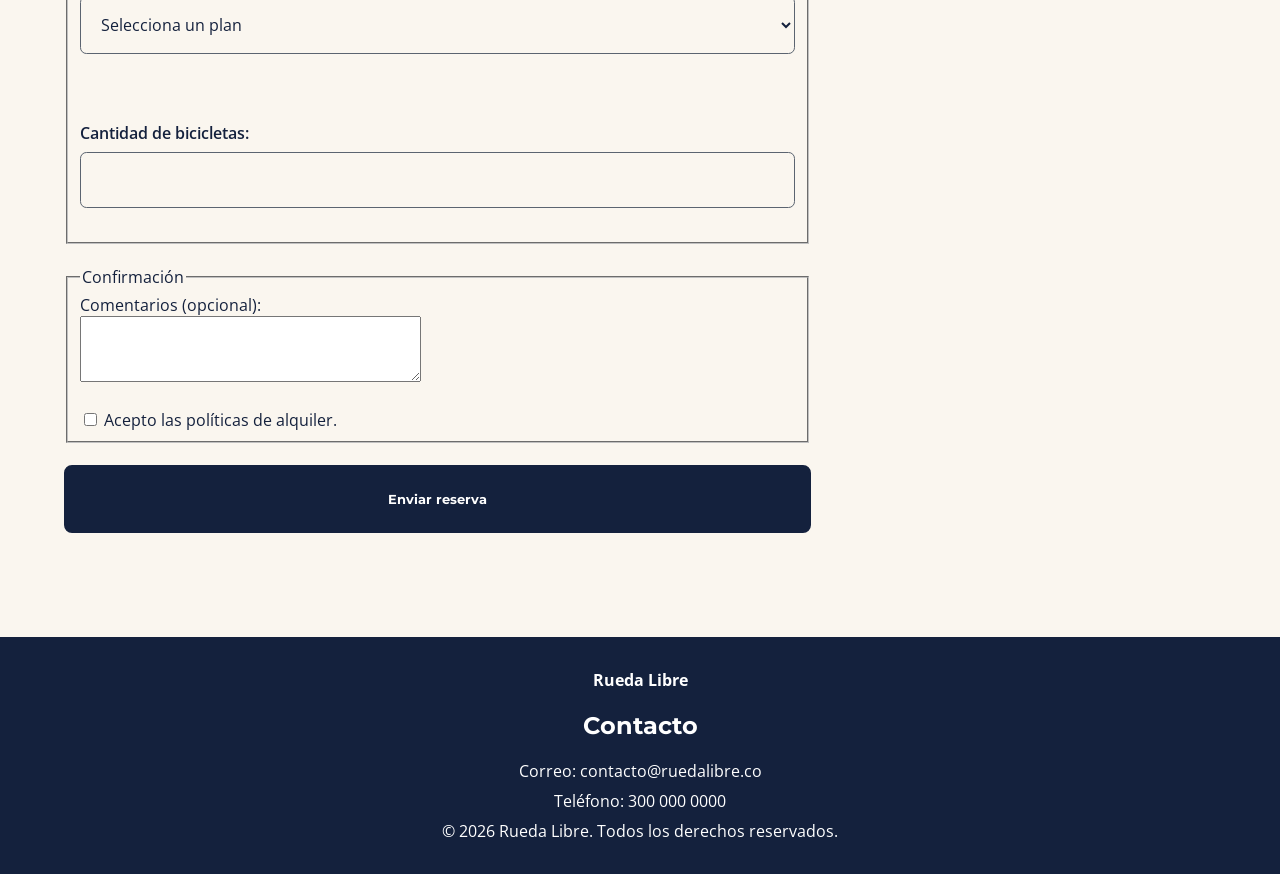
==== commit 227398cb: "Agrega cuadricula grid y flexbox a portada, encabezado, formulario y pie de pagina" ====
--- a/Paginas/reservas.html
+++ b/Paginas/reservas.html
@@ -31,8 +31,8 @@
     </nav>
 </header>
 
-    <main>
-        <section>
+    <main class="contenido-reservas">
+        <section class="formulario-reservas">
              <h1>Formulario de reserva</h1>
 
                         <form action="#" method="post">
@@ -53,6 +53,8 @@
 
                     <br><br>
 
+                    <div class="fila-campos">
+
                     <div class="grupo-formulario">
                         <label for="documento">Documento de identidad:</label>
                         <input
@@ -68,18 +70,7 @@
 
                     <br><br>
 
-                    <div class="grupo-formulario">
-                        <label for="correo">Correo electrónico:</label>
-                        <input
-                            type="email"
-                            id="correo"
-                            name="correo"
-                            required
-                        >
-                    </div>
-
-                    <br><br>
-
+                      <div class="grupo-formulario"> 
                     <label for="celular">Celular:</label>
                     <input
                         type="tel"
@@ -90,6 +81,22 @@
                         title="Ingresa un celular de 10 dígitos que comience por 3."
                         required
                     >
+                        </div>
+
+                        </div>
+                    <br><br>
+
+                    <div class="grupo-formulario">
+                        <label for="correo">Correo electrónico:</label>
+                        <input
+                            type="email"
+                            id="correo"
+                            name="correo"
+                            required
+                        >
+                    </div>
+
+                    
                 </fieldset>
 
                 <br>
@@ -184,7 +191,7 @@
             </form>
     </section>
 
-        <aside>
+        <aside class="informacion-contacto">
             <h2>Horario de atención</h2>
             <p>Lunes a viernes: 8:00 a. m. - 6:00 p. m.</p>
             <p>Sábados y domingos: 9:00 a. m. - 4:00 p. m.</p>
--- a/CSS/styles.css
+++ b/CSS/styles.css
@@ -72,17 +72,46 @@
 /* Portada de inicio */
 .portada {
     min-height: 25vh;
+
+    display: grid;
+    grid-template-columns: 1fr 1fr;
+    align-items: center;
+
+    gap: var(--espacio-lg);
+    padding: var(--espacio-lg);
+
+    background-color: var(--azul-noche);
+    color: #FFFFFF;
+
+    border-radius: 0.75rem;
+    margin-bottom: var(--espacio-xl);
+}
+
+
+.portada-texto {
     display: flex;
     flex-direction: column;
+
+    justify-content: center;
+    align-items: flex-start;
+
+    text-align: left;
+}
+
+.portada-visual {
+    display: flex;
     justify-content: center;
     align-items: center;
-    text-align: center;
-    padding: var(--espacio-lg);
-    background-color: var(--azul-noche);
-    color: #FFFFFF;
-    border-radius: 0.75rem;
-    margin-bottom: var(--espacio-xl);
-}
+    width: 100%;
+
+}
+
+.portada-visual img {
+    width: 200px;
+    max-width: 100%;
+    height: auto;
+}
+
 
 .portada a {
     color: var(--verde-ruta);
@@ -155,6 +184,7 @@
 
 /* Contenedor de las tarjetas */
 .contenedor-tarjetas {
+
     display: flex;
     flex-wrap: wrap;
     gap: var(--espacio-md);
@@ -176,6 +206,12 @@
     border: 1px solid var(--gris-asfalto);
     border-radius: 0.75rem;
     background-color: var(--crema);
+}
+
+.servicios {
+    margin-top: 4rem;
+    margin-bottom: var(--espacio-xl);
+
 }
 
 .cuadricula-flota {
@@ -256,6 +292,62 @@
     border-radius: 0.5rem;
 }
 
+/* Sección Nuestras rutas */
+.seccion-rutas {
+    margin-top: 4rem;
+    margin-bottom: var(--espacio-xl);
+
+}
+
+.seccion-rutas h2 {
+    text-align: center;
+    margin-bottom: var(--espacio-lg);
+}
+
+/* Galería de tres tarjetas */
+.contenedor-rutas {
+    display: grid;
+
+    grid-template-columns: repeat(3, 1fr);
+
+    gap: var(--espacio-md);
+}
+
+/* Tarjeta individual */
+.ruta {
+    display: flex;
+    flex-direction: column;
+
+    padding: var(--espacio-md);
+
+    border: 1px solid var(--gris-asfalto);
+    border-radius: 0.75rem;
+
+    background-color: #FFFFFF;
+}
+
+/* Imagen de cada ruta */
+.ruta img {
+    width: 100%;
+    height: 200px;
+
+    object-fit: cover;
+    object-position: center;
+
+    border-radius: 0.5rem;
+}
+
+/* Nombre de la ruta */
+.ruta h3 {
+    margin-bottom: var(--espacio-xs);
+}
+
+/* Descripción de la ruta */
+.ruta p {
+    margin-top: 0;
+    color: var(--gris-asfalto);
+}
+
 /* El contenido principal ocupa el espacio disponible */
 main {
     flex: 1;
@@ -319,11 +411,33 @@
     background-color: #E0E9E3;
 }
 
+/* Distribución de la página de reservas */
+.contenido-reservas {
+    display: grid;
+    grid-template-columns: 2fr 1fr;
+    gap: var(--espacio-lg);
+    align-items: start;
+}
+
+/* Columna del formulario */
+.formulario-reservas {
+    min-width: 0;
+}
+
+/* Información de contacto */
+.informacion-contacto {
+    margin-top: 6rem;
+    padding: var(--espacio-md);
+    background-color: #FFFFFF;
+    border: 1px solid var(--gris-asfalto);
+    border-radius: 0.75rem;
+}
+
 /* Formulario de reservas */
 form {
     width: 100%;
-    max-width: 42rem;
-    margin: var(--espacio-lg) auto;
+    max-width: none;
+    margin: var(--espacio-md) 0;
 }
 
 /* Agrupación de campos */
@@ -338,6 +452,16 @@
 .grupo-formulario label {
     font-weight: 600;
     color: var(--azul-noche);
+}
+
+.fila-campos {
+    display: flex;
+    gap: var(--espacio-md);
+}
+
+.fila-campos .grupo-formulario {
+    flex: 1;
+    min-width: 0;
 }
 
 /* Campos de entrada */
